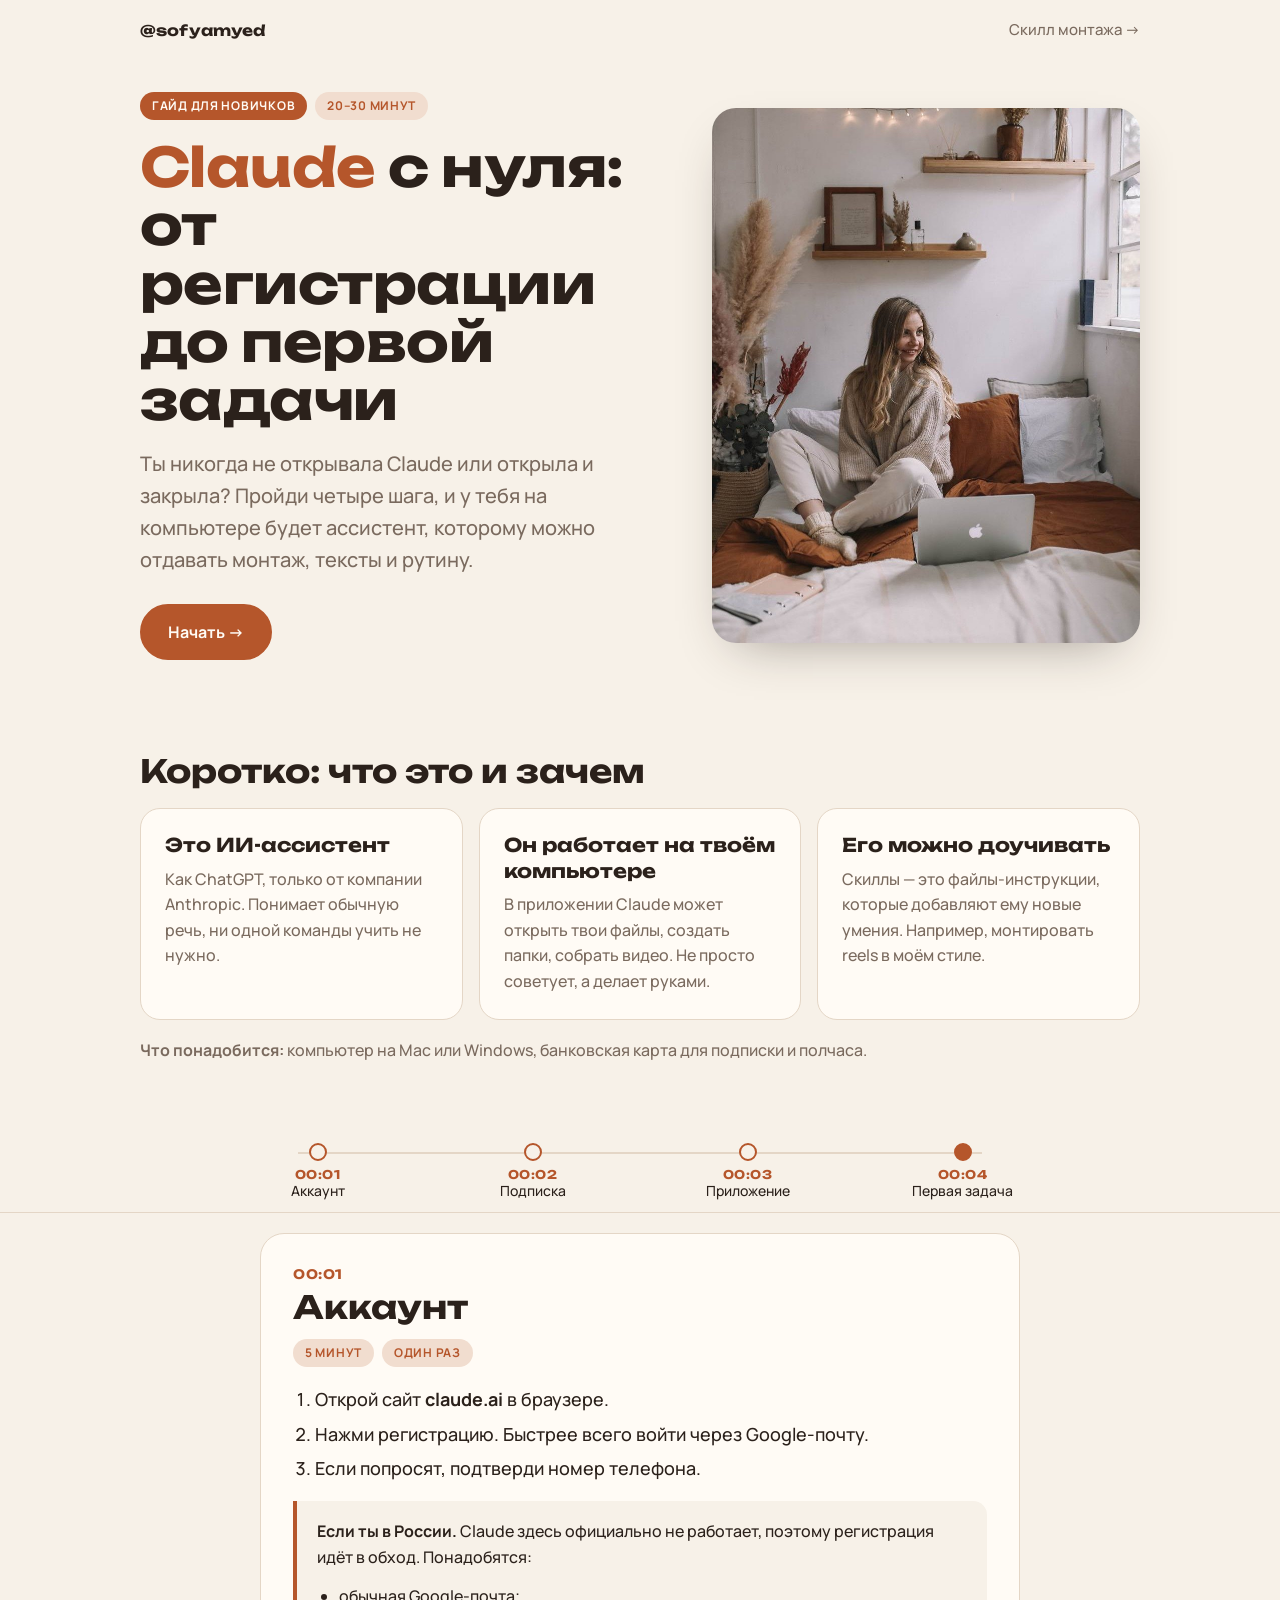
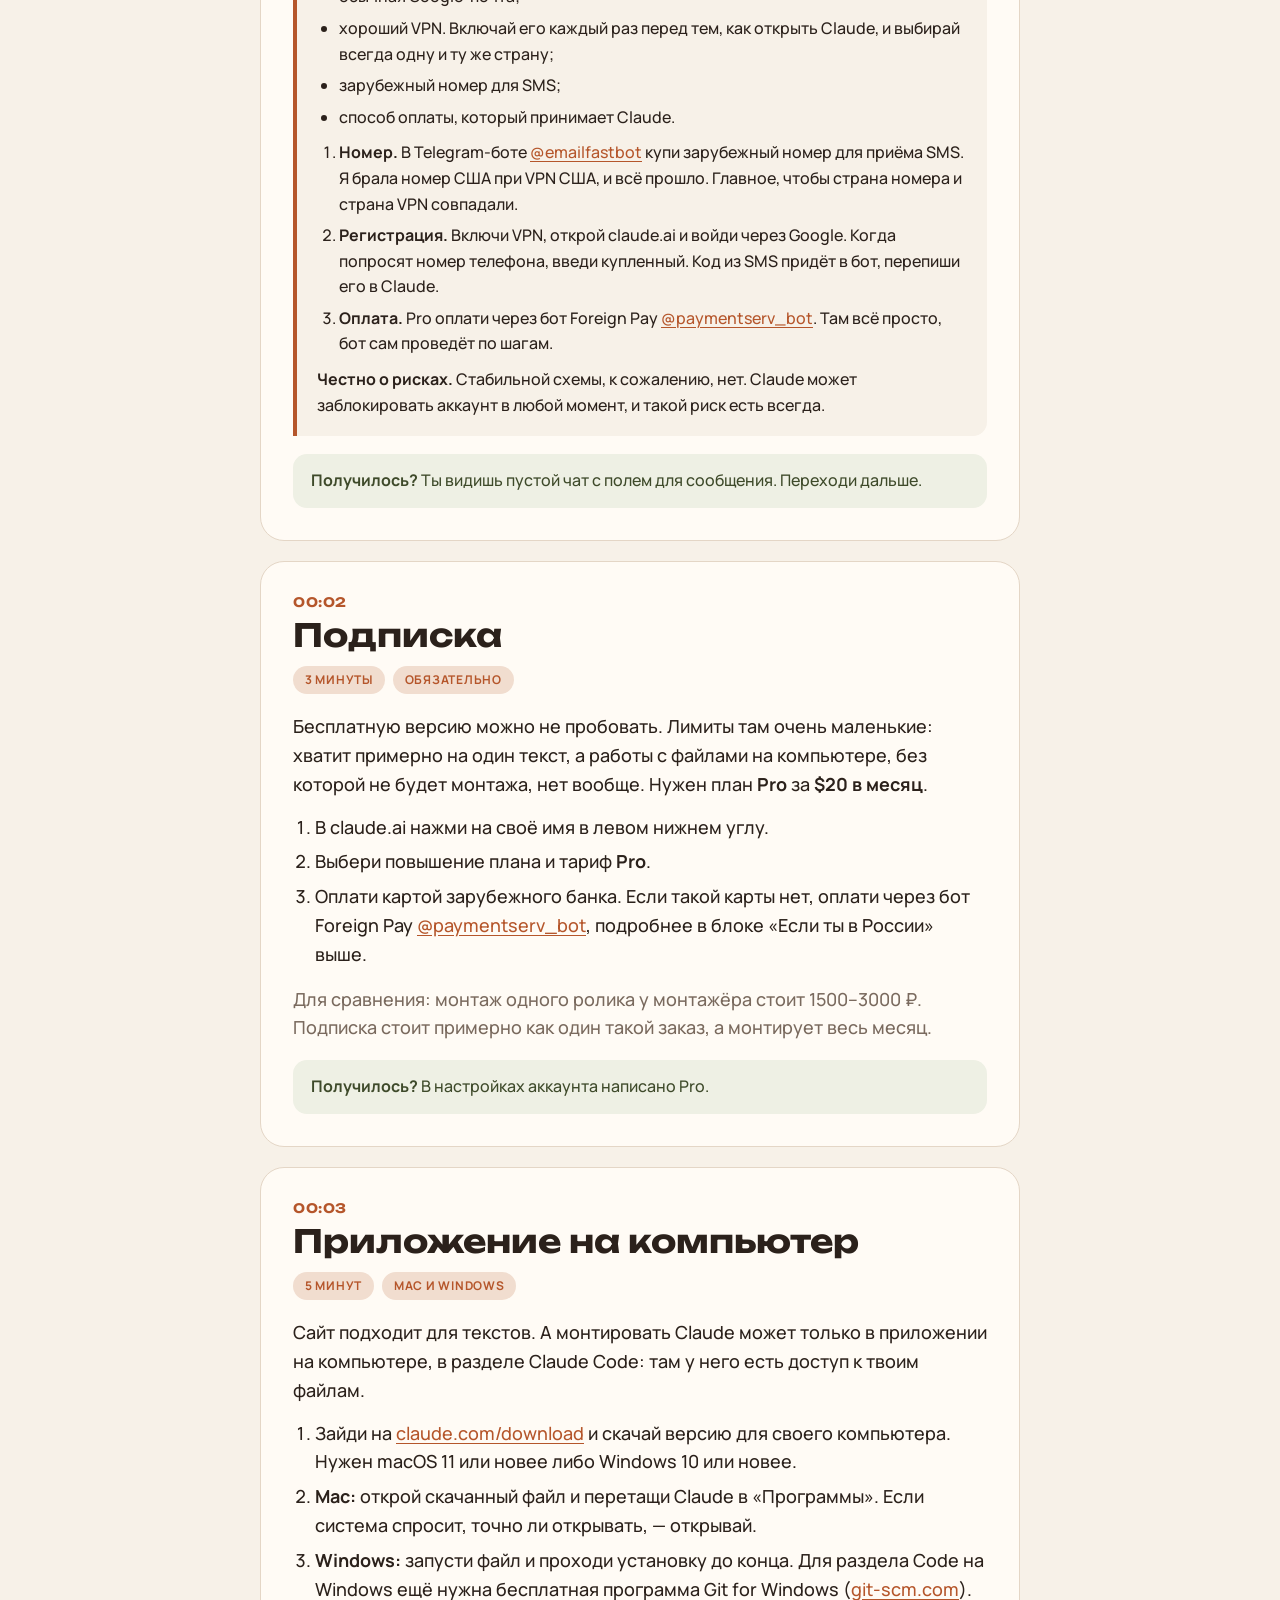
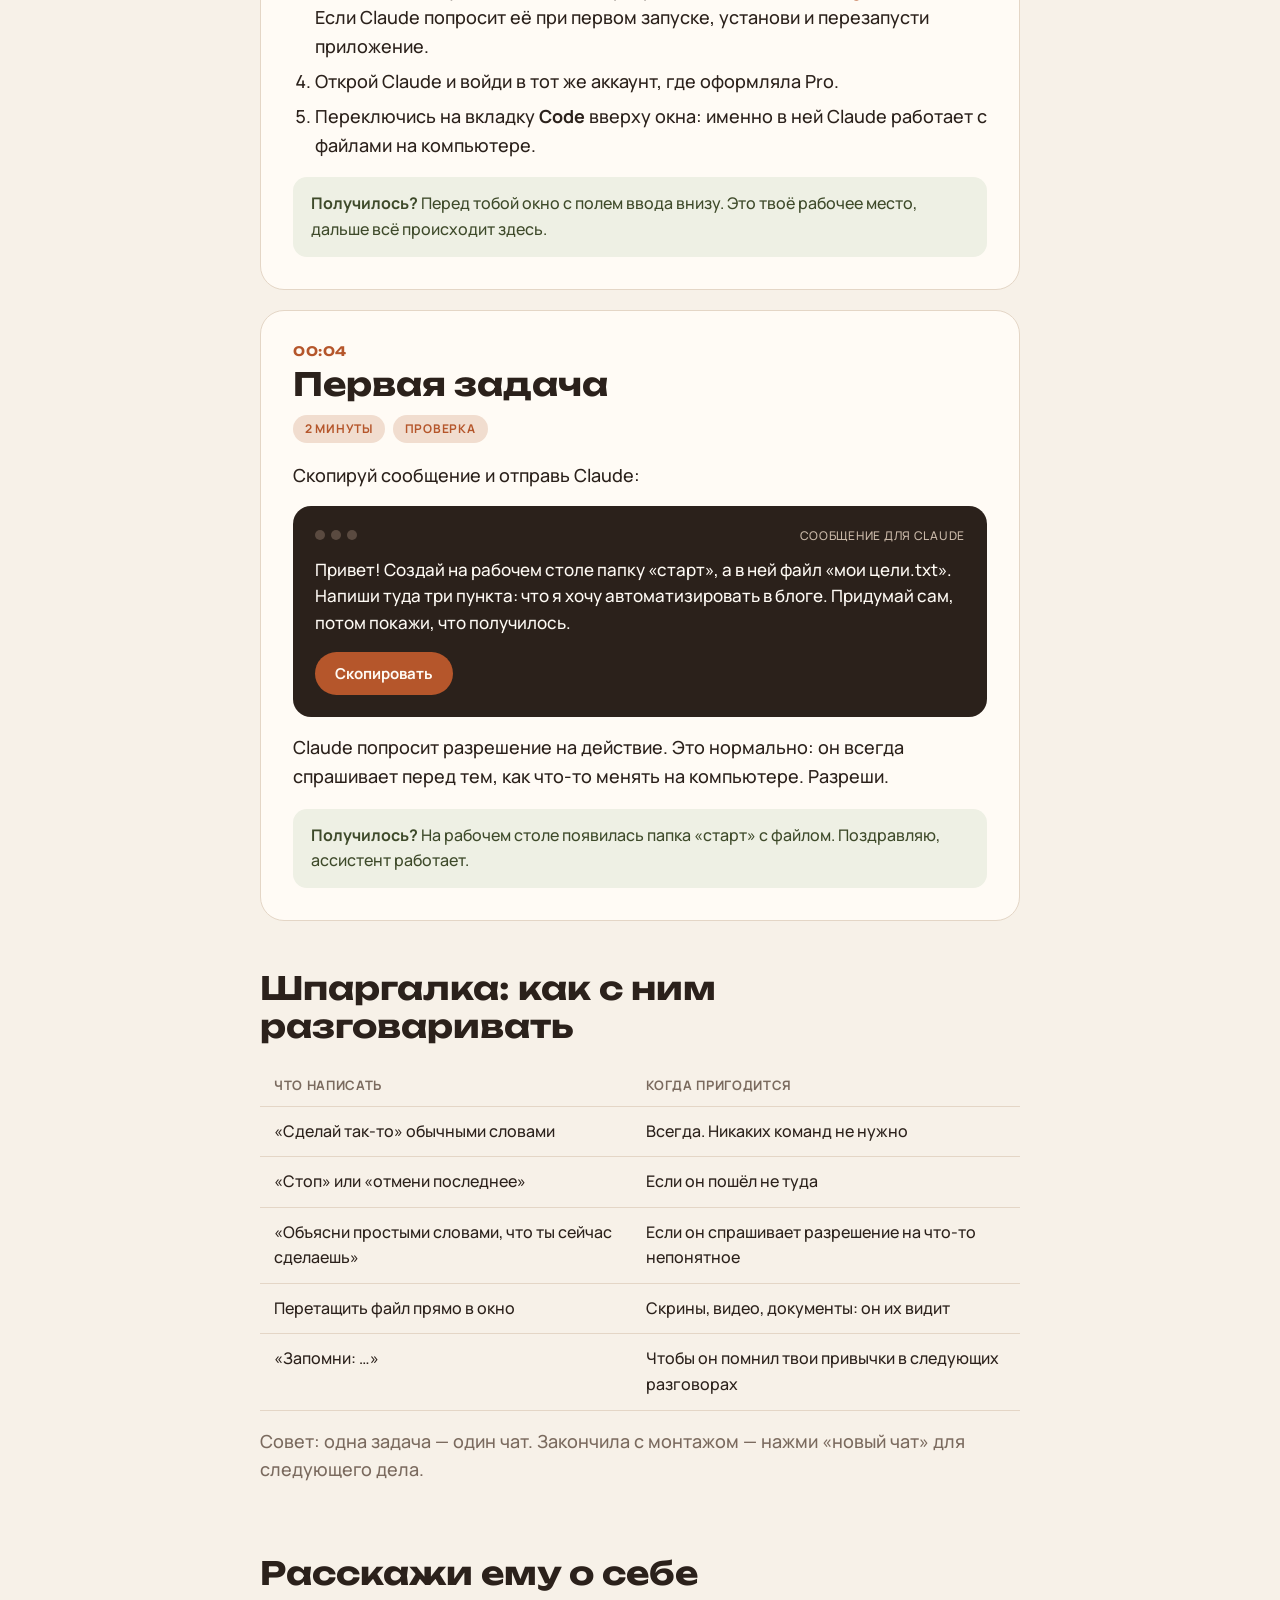
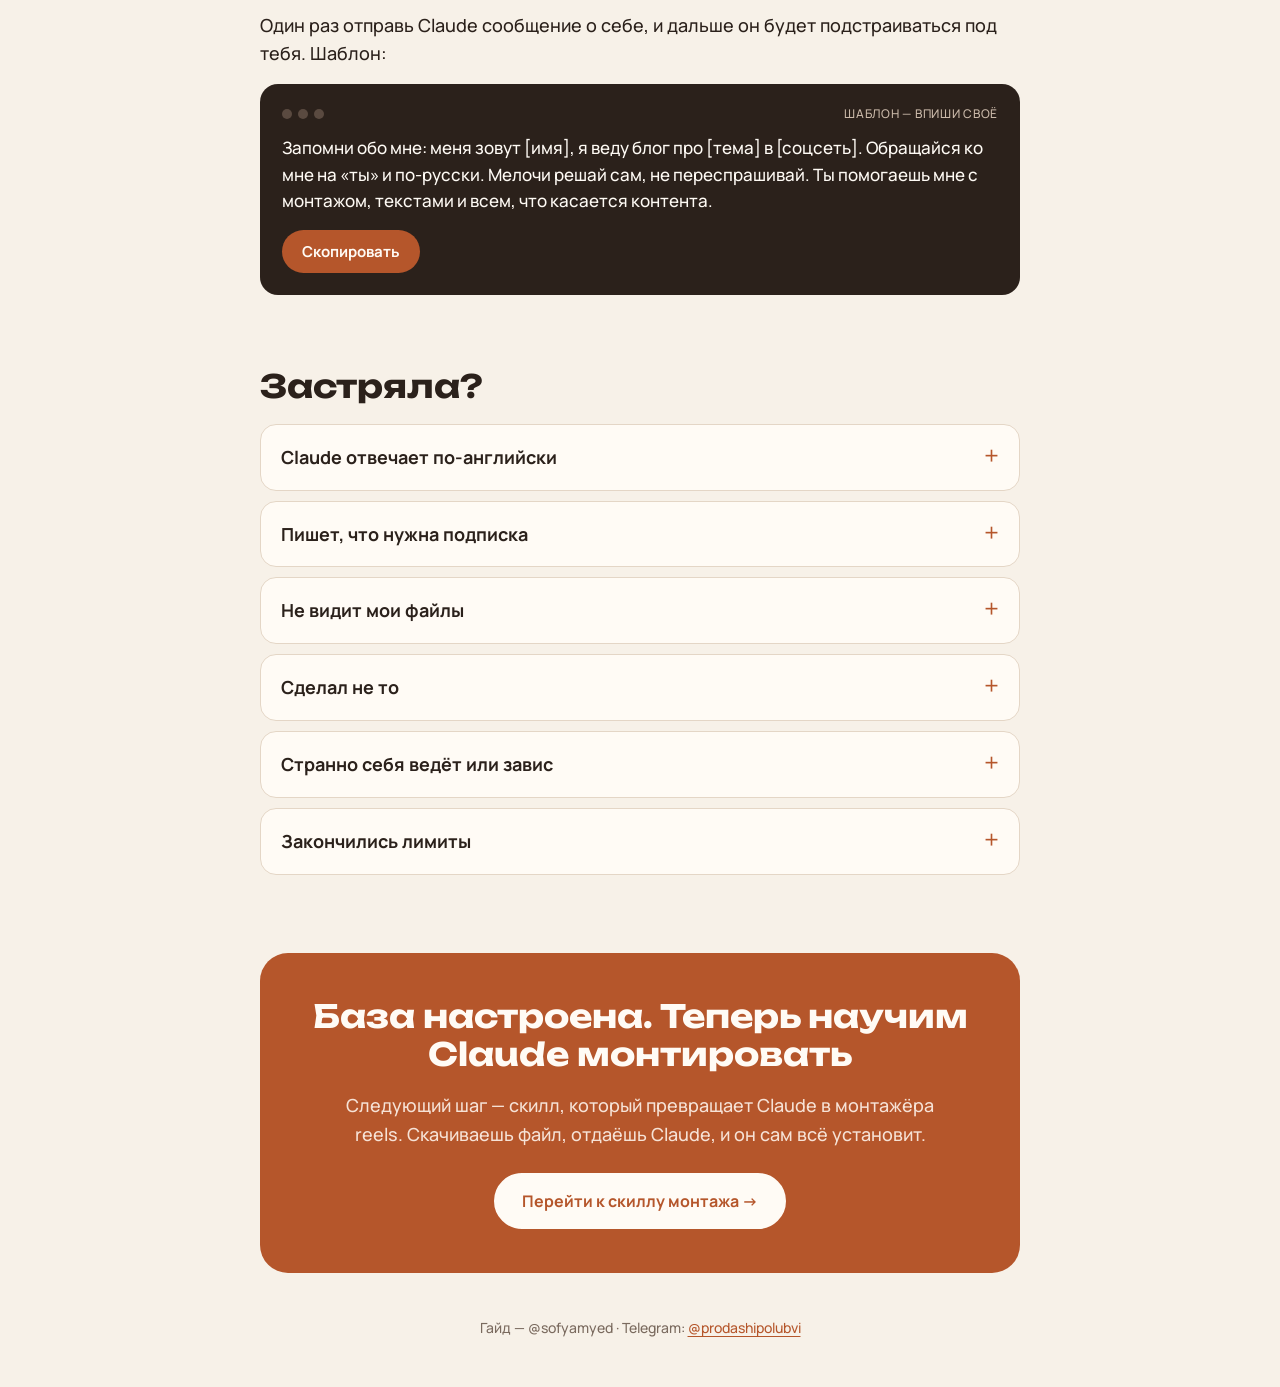
==== start.html @ a6f9e056 "Add files via upload" ====
<!doctype html>
<html lang="ru">
<head>
<meta charset="utf-8">
<meta name="viewport" content="width=device-width, initial-scale=1">
<title>Claude с нуля — гайд для новичков | @sofyamyed</title>
<meta name="description" content="От регистрации до первой задачи за полчаса: аккаунт, подписка, приложение и первая проверка.">
<meta property="og:type" content="article">
<meta property="og:title" content="Claude с нуля">
<meta property="og:description" content="От регистрации до первой задачи за полчаса">
<meta property="og:url" content="https://sofyamyed.github.io/start.html">
<meta property="og:image" content="https://sofyamyed.github.io/img/prevyu-start.jpg">
<meta name="twitter:card" content="summary_large_image">
<link rel="preconnect" href="https://fonts.googleapis.com">
<link rel="preconnect" href="https://fonts.gstatic.com" crossorigin>
<link href="https://fonts.googleapis.com/css2?family=Manrope:wght@400;500;700&family=Unbounded:wght@600;700&display=swap" rel="stylesheet">
<link rel="stylesheet" href="style.css">
</head>
<body>

<div class="wrap">
  <div class="top">
    <a class="top__brand" href="index.html">@sofyamyed</a>
    <a class="top__link" href="index.html">Скилл монтажа →</a>
  </div>

  <header class="hero">
    <div>
      <div class="chips"><span class="chip chip--solid">гайд для новичков</span><span class="chip">20–30 минут</span></div>
      <h1><em>Claude</em> с нуля: от регистрации до первой задачи</h1>
      <p class="lead">Ты никогда не открывала Claude или открыла и закрыла? Пройди четыре шага, и у тебя на компьютере будет ассистент, которому можно отдавать монтаж, тексты и рутину.</p>
      <div class="btns"><a class="btn" href="#step1">Начать →</a></div>
    </div>
    <div class="hero__media"><img src="img/oblozhka.jpg" alt="Софья с ноутбуком" width="853" height="1066"></div>
  </header>

  <section>
    <h2>Коротко: что это и зачем</h2>
    <div class="grid3">
      <div class="card"><h3>Это ИИ-ассистент</h3><p>Как ChatGPT, только от компании Anthropic. Понимает обычную речь, ни одной команды учить не нужно.</p></div>
      <div class="card"><h3>Он работает на твоём компьютере</h3><p>В приложении Claude может открыть твои файлы, создать папки, собрать видео. Не просто советует, а делает руками.</p></div>
      <div class="card"><h3>Его можно доучивать</h3><p>Скиллы — это файлы-инструкции, которые добавляют ему новые умения. Например, монтировать reels в моём стиле.</p></div>
    </div>
    <p class="note"><b>Что понадобится:</b> компьютер на Mac или Windows, банковская карта для подписки и полчаса.</p>
  </section>
</div>

<nav class="tl" aria-label="Шаги">
  <div class="tl__track">
    <a class="tl__step" href="#step1"><span class="tl__dot"></span><span class="tl__time">00:01</span>Аккаунт</a>
    <a class="tl__step" href="#step2"><span class="tl__dot"></span><span class="tl__time">00:02</span>Подписка</a>
    <a class="tl__step" href="#step3"><span class="tl__dot"></span><span class="tl__time">00:03</span>Приложение</a>
    <a class="tl__step" href="#step4"><span class="tl__dot"></span><span class="tl__time">00:04</span>Первая задача</a>
  </div>
</nav>

<main class="wrap"><div class="narrow">

  <article class="step" id="step1">
    <div class="step__time">00:01</div>
    <h2>Аккаунт</h2>
    <div class="chips"><span class="chip">5 минут</span><span class="chip">один раз</span></div>
    <ol>
      <li>Открой сайт <b>claude.ai</b> в браузере.</li>
      <li>Нажми регистрацию. Быстрее всего войти через Google-почту.</li>
      <li>Если попросят, подтверди номер телефона.</li>
    </ol>
    <div class="aside">
      <p><b>Если ты в России.</b> Claude здесь официально не работает, поэтому регистрация идёт в обход. Понадобятся:</p>
      <ul>
        <li>обычная Google-почта;</li>
        <li>хороший VPN. Включай его каждый раз перед тем, как открыть Claude, и выбирай всегда одну и ту же страну;</li>
        <li>зарубежный номер для SMS;</li>
        <li>способ оплаты, который принимает Claude.</li>
      </ul>
      <ol>
        <li><b>Номер.</b> В Telegram-боте <a href="https://t.me/emailfastbot" target="_blank" rel="noopener">@emailfastbot</a> купи зарубежный номер для приёма SMS. Я брала номер США при VPN США, и всё прошло. Главное, чтобы страна номера и страна VPN совпадали.</li>
        <li><b>Регистрация.</b> Включи VPN, открой claude.ai и войди через Google. Когда попросят номер телефона, введи купленный. Код из SMS придёт в бот, перепиши его в Claude.</li>
        <li><b>Оплата.</b> Pro оплати через бот Foreign Pay <a href="https://t.me/paymentserv_bot" target="_blank" rel="noopener">@paymentserv_bot</a>. Там всё просто, бот сам проведёт по шагам.</li>
      </ol>
      <p><b>Честно о рисках.</b> Стабильной схемы, к сожалению, нет. Claude может заблокировать аккаунт в любой момент, и такой риск есть всегда.</p>
    </div>
    <p class="check"><b>Получилось?</b> Ты видишь пустой чат с полем для сообщения. Переходи дальше.</p>
  </article>

  <article class="step" id="step2">
    <div class="step__time">00:02</div>
    <h2>Подписка</h2>
    <div class="chips"><span class="chip">3 минуты</span><span class="chip">обязательно</span></div>
    <p>Бесплатную версию можно не пробовать. Лимиты там очень маленькие: хватит примерно на один текст, а работы с файлами на компьютере, без которой не будет монтажа, нет вообще. Нужен план <b>Pro</b> за <b>$20 в месяц</b>.</p>
    <ol>
      <li>В claude.ai нажми на своё имя в левом нижнем углу.</li>
      <li>Выбери повышение плана и тариф <b>Pro</b>.</li>
      <li>Оплати картой зарубежного банка. Если такой карты нет, оплати через бот Foreign Pay <a href="https://t.me/paymentserv_bot" target="_blank" rel="noopener">@paymentserv_bot</a>, подробнее в блоке «Если ты в России» выше.</li>
    </ol>
    <p class="muted">Для сравнения: монтаж одного ролика у монтажёра стоит 1500–3000 ₽. Подписка стоит примерно как один такой заказ, а монтирует весь месяц.</p>
    <p class="check"><b>Получилось?</b> В настройках аккаунта написано Pro.</p>
  </article>

  <article class="step" id="step3">
    <div class="step__time">00:03</div>
    <h2>Приложение на компьютер</h2>
    <div class="chips"><span class="chip">5 минут</span><span class="chip">Mac и Windows</span></div>
    <p>Сайт подходит для текстов. А монтировать Claude может только в приложении на компьютере, в разделе Claude Code: там у него есть доступ к твоим файлам.</p>
    <ol>
      <li>Зайди на <a href="https://claude.com/download" target="_blank" rel="noopener">claude.com/download</a> и скачай версию для своего компьютера. Нужен macOS 11 или новее либо Windows 10 или новее.</li>
      <li><b>Mac:</b> открой скачанный файл и перетащи Claude в «Программы». Если система спросит, точно ли открывать, — открывай.</li>
      <li><b>Windows:</b> запусти файл и проходи установку до конца. Для раздела Code на Windows ещё нужна бесплатная программа Git for Windows (<a href="https://git-scm.com" target="_blank" rel="noopener">git-scm.com</a>). Если Claude попросит её при первом запуске, установи и перезапусти приложение.</li>
      <li>Открой Claude и войди в тот же аккаунт, где оформляла Pro.</li>
      <li>Переключись на вкладку <b>Code</b> вверху окна: именно в ней Claude работает с файлами на компьютере.</li>
    </ol>
    <p class="check"><b>Получилось?</b> Перед тобой окно с полем ввода внизу. Это твоё рабочее место, дальше всё происходит здесь.</p>
  </article>

  <article class="step" id="step4">
    <div class="step__time">00:04</div>
    <h2>Первая задача</h2>
    <div class="chips"><span class="chip">2 минуты</span><span class="chip">проверка</span></div>
    <p>Скопируй сообщение и отправь Claude:</p>
    <div class="copy">
      <div class="copy__bar"><div class="copy__dots"><i></i><i></i><i></i></div><div class="copy__label">Сообщение для Claude</div></div>
      <p class="copy__text">Привет! Создай на рабочем столе папку «старт», а в ней файл «мои цели.txt». Напиши туда три пункта: что я хочу автоматизировать в блоге. Придумай сам, потом покажи, что получилось.</p>
      <button class="copy__btn" type="button">Скопировать</button>
    </div>
    <p>Claude попросит разрешение на действие. Это нормально: он всегда спрашивает перед тем, как что-то менять на компьютере. Разреши.</p>
    <p class="check"><b>Получилось?</b> На рабочем столе появилась папка «старт» с файлом. Поздравляю, ассистент работает.</p>
  </article>

  <section>
    <h2>Шпаргалка: как с ним разговаривать</h2>
    <table class="table">
      <thead><tr><th>Что написать</th><th>Когда пригодится</th></tr></thead>
      <tbody>
        <tr><td>«Сделай так-то» обычными словами</td><td>Всегда. Никаких команд не нужно</td></tr>
        <tr><td>«Стоп» или «отмени последнее»</td><td>Если он пошёл не туда</td></tr>
        <tr><td>«Объясни простыми словами, что ты сейчас сделаешь»</td><td>Если он спрашивает разрешение на что-то непонятное</td></tr>
        <tr><td>Перетащить файл прямо в окно</td><td>Скрины, видео, документы: он их видит</td></tr>
        <tr><td>«Запомни: …»</td><td>Чтобы он помнил твои привычки в следующих разговорах</td></tr>
      </tbody>
    </table>
    <p class="muted">Совет: одна задача — один чат. Закончила с монтажом — нажми «новый чат» для следующего дела.</p>
  </section>

  <section>
    <h2>Расскажи ему о себе</h2>
    <p>Один раз отправь Claude сообщение о себе, и дальше он будет подстраиваться под тебя. Шаблон:</p>
    <div class="copy">
      <div class="copy__bar"><div class="copy__dots"><i></i><i></i><i></i></div><div class="copy__label">Шаблон — впиши своё</div></div>
      <p class="copy__text">Запомни обо мне: меня зовут [имя], я веду блог про [тема] в [соцсеть]. Обращайся ко мне на «ты» и по-русски. Мелочи решай сам, не переспрашивай. Ты помогаешь мне с монтажом, текстами и всем, что касается контента.</p>
      <button class="copy__btn" type="button">Скопировать</button>
    </div>
  </section>

  <section class="faq">
    <h2>Застряла?</h2>
    <details><summary>Claude отвечает по-английски</summary><p>Напиши «отвечай только по-русски и запомни это».</p></details>
    <details><summary>Пишет, что нужна подписка</summary><p>Скорее всего, в приложении ты вошла в другой аккаунт. Выйди и зайди под той почтой, где оплачен Pro.</p></details>
    <details><summary>Не видит мои файлы</summary><p>Назови точное место: «папка reels на рабочем столе». Или просто перетащи файл в окно.</p></details>
    <details><summary>Сделал не то</summary><p>Опиши словами, что не так: «папка не та, переименуй». Он исправит.</p></details>
    <details><summary>Странно себя ведёт или завис</summary><p>Открой новый чат и повтори задачу. Это помогает почти всегда.</p></details>
    <details><summary>Закончились лимиты</summary><p>У Pro есть лимит использования, он обновляется через несколько часов. Сколько роликов в него влезает, зависит от их длины и количества правок.</p></details>
  </section>

  <div class="final">
    <h2>База настроена. Теперь научим Claude монтировать</h2>
    <p>Следующий шаг — скилл, который превращает Claude в монтажёра reels. Скачиваешь файл, отдаёшь Claude, и он сам всё установит.</p>
    <a class="btn btn--light" href="index.html">Перейти к скиллу монтажа →</a>
  </div>

</div></main>

<footer>Гайд — @sofyamyed · Telegram: <a href="https://t.me/prodashipolubvi" target="_blank" rel="noopener">@prodashipolubvi</a></footer>
<script src="script.js"></script>
</body>
</html>
---- style.css ----
:root{
  --bg:#F7F1E8; --card:#FFFBF5; --line:#E4D6C6; --ink:#2B211B; --muted:#7A6A5E;
  --accent:#B5562B; --accent-dark:#9C4722; --accent-soft:#F1DDCF; --dark:#2B211B; --on-dark:#FFFBF5;
  --head:'Unbounded',system-ui,sans-serif; --body:'Manrope',system-ui,-apple-system,'Segoe UI',Arial,sans-serif;
}
*{box-sizing:border-box}
html{scroll-behavior:smooth;-webkit-text-size-adjust:100%}
body{margin:0;background:var(--bg);color:var(--ink);font:500 18px/1.6 var(--body)}
img{max-width:100%;height:auto;display:block}
a{color:var(--accent);text-underline-offset:3px}
a:hover{color:var(--accent-dark)}
code{font-family:ui-monospace,Menlo,Consolas,monospace;font-size:.88em;background:var(--accent-soft);padding:1px 6px;border-radius:6px}
.wrap{max-width:1040px;margin:0 auto;padding:0 20px}
.narrow{max-width:760px;margin:0 auto}

/* top bar */
.top{display:flex;justify-content:space-between;align-items:center;padding:18px 0;font-size:15px}
.top__brand{font:700 15px var(--head);color:var(--ink);text-decoration:none;letter-spacing:.01em}
.top__link{color:var(--muted);text-decoration:none}
.top__link:hover{color:var(--accent)}

/* hero */
.hero{display:grid;grid-template-columns:1.1fr .9fr;gap:48px;align-items:center;padding:32px 0 64px}
.hero__media img{border-radius:24px;width:100%;max-width:440px;margin-left:auto;box-shadow:0 20px 50px -24px rgba(43,33,27,.45)}
.hero__media--reel img{max-width:300px}
h1{font:700 clamp(34px,5vw,54px)/1.08 var(--head);margin:18px 0 18px;letter-spacing:-.01em}
h1 em{font-style:normal;color:var(--accent)}
.lead{font-size:20px;color:var(--muted);margin:0 0 28px;max-width:34em}
.btns{display:flex;flex-wrap:wrap;gap:12px}
.btn{display:inline-flex;align-items:center;gap:8px;background:var(--accent);color:var(--on-dark);text-decoration:none;font:700 16px var(--body);padding:15px 26px;border-radius:999px;border:2px solid var(--accent);transition:background .2s,border-color .2s}
.btn:hover{background:var(--accent-dark);border-color:var(--accent-dark);color:var(--on-dark)}
.btn--ghost{background:transparent;color:var(--accent)}
.btn--ghost:hover{background:var(--accent-soft);color:var(--accent-dark);border-color:var(--accent)}
.btn--light{background:var(--on-dark);color:var(--accent);border-color:var(--on-dark)}
.btn--light:hover{background:#fff;color:var(--accent-dark);border-color:#fff}

/* chips */
.chips{display:flex;flex-wrap:wrap;gap:8px}
.chip{display:inline-block;font:700 12px/1 var(--body);letter-spacing:.06em;text-transform:uppercase;color:var(--accent);background:var(--accent-soft);padding:8px 12px;border-radius:999px}
.chip--solid{background:var(--accent);color:var(--on-dark)}

/* sections */
section{padding:28px 0}
h2{font:700 clamp(24px,3.2vw,32px)/1.2 var(--head);margin:0 0 18px}
h3{font:700 19px/1.35 var(--head);margin:0 0 8px}
p{margin:0 0 14px}
.muted{color:var(--muted)}

/* three cards */
.grid3{display:grid;grid-template-columns:repeat(3,1fr);gap:16px}
.card{background:var(--card);border:1px solid var(--line);border-radius:20px;padding:24px}
.card p{margin:0;color:var(--muted);font-size:16px}
.note{margin-top:18px;font-size:16px;color:var(--muted)}

/* timeline */
.tl{position:sticky;top:0;z-index:5;background:rgba(247,241,232,.94);backdrop-filter:blur(8px);-webkit-backdrop-filter:blur(8px);border-bottom:1px solid var(--line);margin:24px 0 8px}
.tl__track{position:relative;display:flex;justify-content:space-between;max-width:900px;margin:0 auto;padding:14px 20px 12px}
.tl__track:before{content:'';position:absolute;left:12%;right:12%;top:23px;height:2px;background:var(--line)}
.tl__step{position:relative;flex:1;text-align:center;text-decoration:none;color:var(--ink);font-size:14px;line-height:1.3}
.tl__dot{display:block;width:18px;height:18px;margin:0 auto 6px;border-radius:50%;background:var(--bg);border:2px solid var(--accent);transition:background .2s}
.tl__step:hover .tl__dot,.tl__step.is-on .tl__dot{background:var(--accent)}
.tl__time{display:block;font:700 12px var(--head);color:var(--accent);letter-spacing:.03em}

/* step card */
.step{scroll-margin-top:96px;background:var(--card);border:1px solid var(--line);border-radius:24px;padding:32px;margin:20px 0}
.step__time{font:700 13px var(--head);color:var(--accent);letter-spacing:.04em;margin-bottom:6px}
.step h2{margin-bottom:12px}
.step .chips{margin-bottom:18px}
.step ol,.step ul{padding-left:22px;margin:0 0 16px}
.step li{margin:6px 0}
.check{margin:18px 0 0;padding:14px 18px;border-radius:14px;background:#EEF0E4;color:#3E4A2A;font-size:16px}
.check b{color:#3E4A2A}
.aside{margin:18px 0;padding:18px 20px;border-left:4px solid var(--accent);background:var(--bg);border-radius:0 14px 14px 0;font-size:16px}
.aside ul,.aside ol{margin:8px 0 10px}
.aside p:last-child{margin-bottom:0}

/* copy card */
.copy{background:var(--dark);border-radius:18px;padding:20px 22px 22px;margin:16px 0}
.copy__bar{display:flex;align-items:center;justify-content:space-between;gap:12px;margin-bottom:12px}
.copy__dots{display:flex;gap:6px}.copy__dots i{width:10px;height:10px;border-radius:50%;background:#5a4a40;display:block}
.copy__label{color:#C9B8A8;font-size:12px;letter-spacing:.06em;text-transform:uppercase}
.copy__text{color:var(--on-dark);font-size:17px;line-height:1.55;white-space:pre-wrap;margin:0}
.copy__btn{margin-top:16px;background:var(--accent);color:var(--on-dark);border:0;border-radius:999px;padding:11px 20px;font:700 15px var(--body);cursor:pointer;transition:background .2s}
.copy__btn:hover{background:var(--accent-dark)}
.copy__btn.is-done{background:#6b7d4a}

/* tables */
.table{width:100%;border-collapse:collapse;font-size:16px;margin:8px 0 16px}
.table th,.table td{text-align:left;padding:12px 14px;border-bottom:1px solid var(--line);vertical-align:top}
.table th{font:700 13px var(--body);letter-spacing:.05em;text-transform:uppercase;color:var(--muted)}

/* faq */
.faq details{background:var(--card);border:1px solid var(--line);border-radius:16px;margin:10px 0;padding:0 20px}
.faq summary{cursor:pointer;list-style:none;font-weight:700;padding:18px 28px 18px 0;position:relative}
.faq summary::-webkit-details-marker{display:none}
.faq summary:after{content:'+';position:absolute;right:0;top:12px;font:400 26px var(--body);color:var(--accent)}
.faq details[open] summary:after{content:'–'}
.faq details p{color:var(--muted);font-size:16px;padding-bottom:16px;margin:0}

/* storyboard */
.reel{display:grid;grid-template-columns:repeat(4,1fr);gap:14px;margin-top:18px}
.reel figure{margin:0}
.reel img{border-radius:16px;aspect-ratio:9/16;object-fit:cover;width:100%;box-shadow:0 10px 26px -16px rgba(43,33,27,.6)}
.reel figcaption{font-size:13px;color:var(--muted);text-align:center;margin-top:8px}
.stats{display:flex;flex-wrap:wrap;gap:12px;margin-top:4px}
.stat{background:var(--card);border:1px solid var(--line);border-radius:16px;padding:14px 18px;flex:1;min-width:180px}
.stat b{display:block;font:700 26px/1.2 var(--head);color:var(--accent)}
.stat span{font-size:15px;color:var(--muted)}

/* feature list */
.feats{list-style:none;padding:0;margin:0;display:grid;grid-template-columns:1fr 1fr;gap:12px}
.feats li{background:var(--card);border:1px solid var(--line);border-radius:16px;padding:16px 18px 16px 48px;position:relative;font-size:16px}
.feats li:before{content:'';position:absolute;left:18px;top:21px;width:14px;height:14px;border-radius:4px;background:var(--accent)}

/* final */
.final{background:var(--accent);color:var(--on-dark);border-radius:28px;padding:44px 36px;margin:40px 0 24px;text-align:center}
.final h2{color:var(--on-dark)}
.final p{color:#F6E2D6;max-width:34em;margin:0 auto 24px}
footer{padding:20px 0 48px;text-align:center;font-size:14px;color:var(--muted)}

@media (max-width:820px){
  .hero{grid-template-columns:1fr;gap:28px;padding-top:12px}
  .hero__media{order:-1}
  .hero__media img{margin:0 auto;max-width:360px}
  .hero__media--reel img{max-width:240px}
  .grid3{grid-template-columns:1fr}
  .feats{grid-template-columns:1fr}
  .reel{grid-template-columns:repeat(2,1fr)}
}
@media (max-width:520px){
  body{font-size:17px}
  .wrap{padding:0 16px}
  .step{padding:22px 18px}
  .lead{font-size:18px}
  .tl__step{font-size:11px}
  .tl__time{font-size:10px}
  .final{padding:32px 20px}
  .table th,.table td{padding:10px 8px}
  .btn{width:100%;justify-content:center}
}
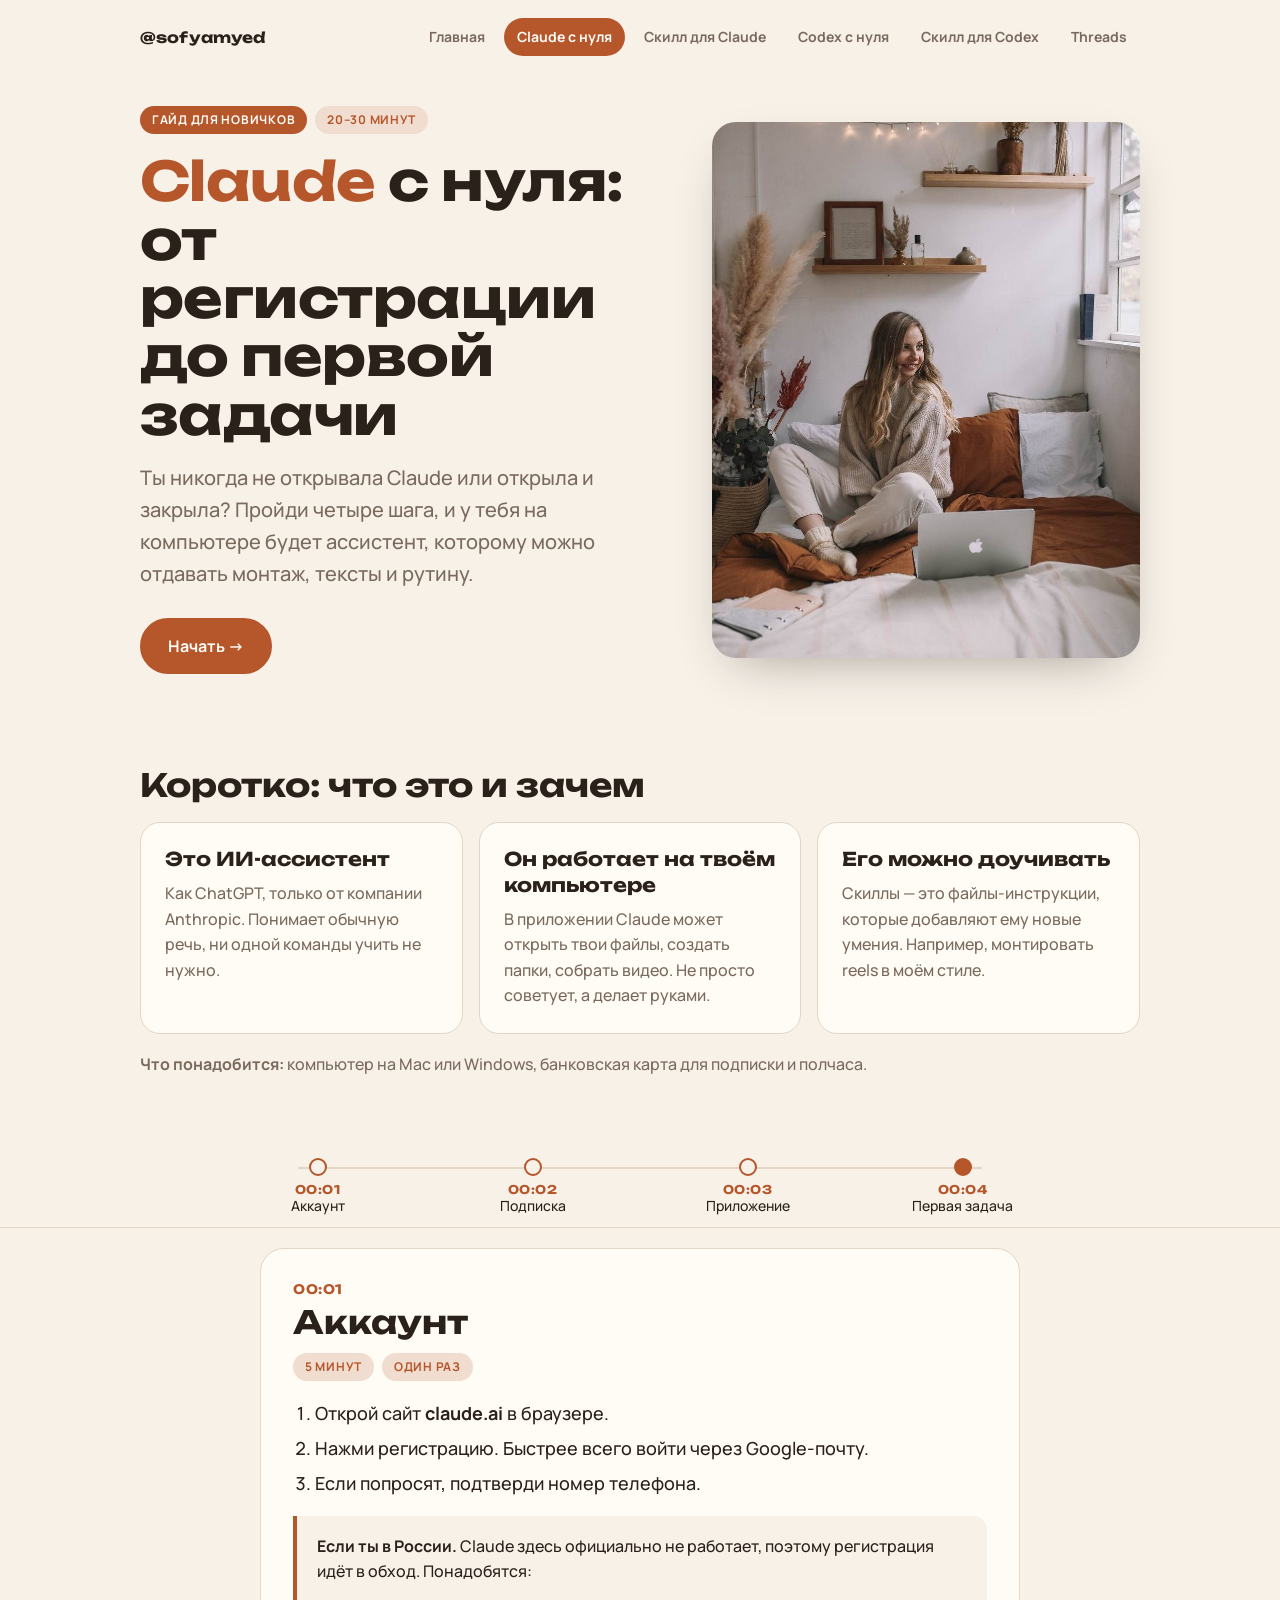
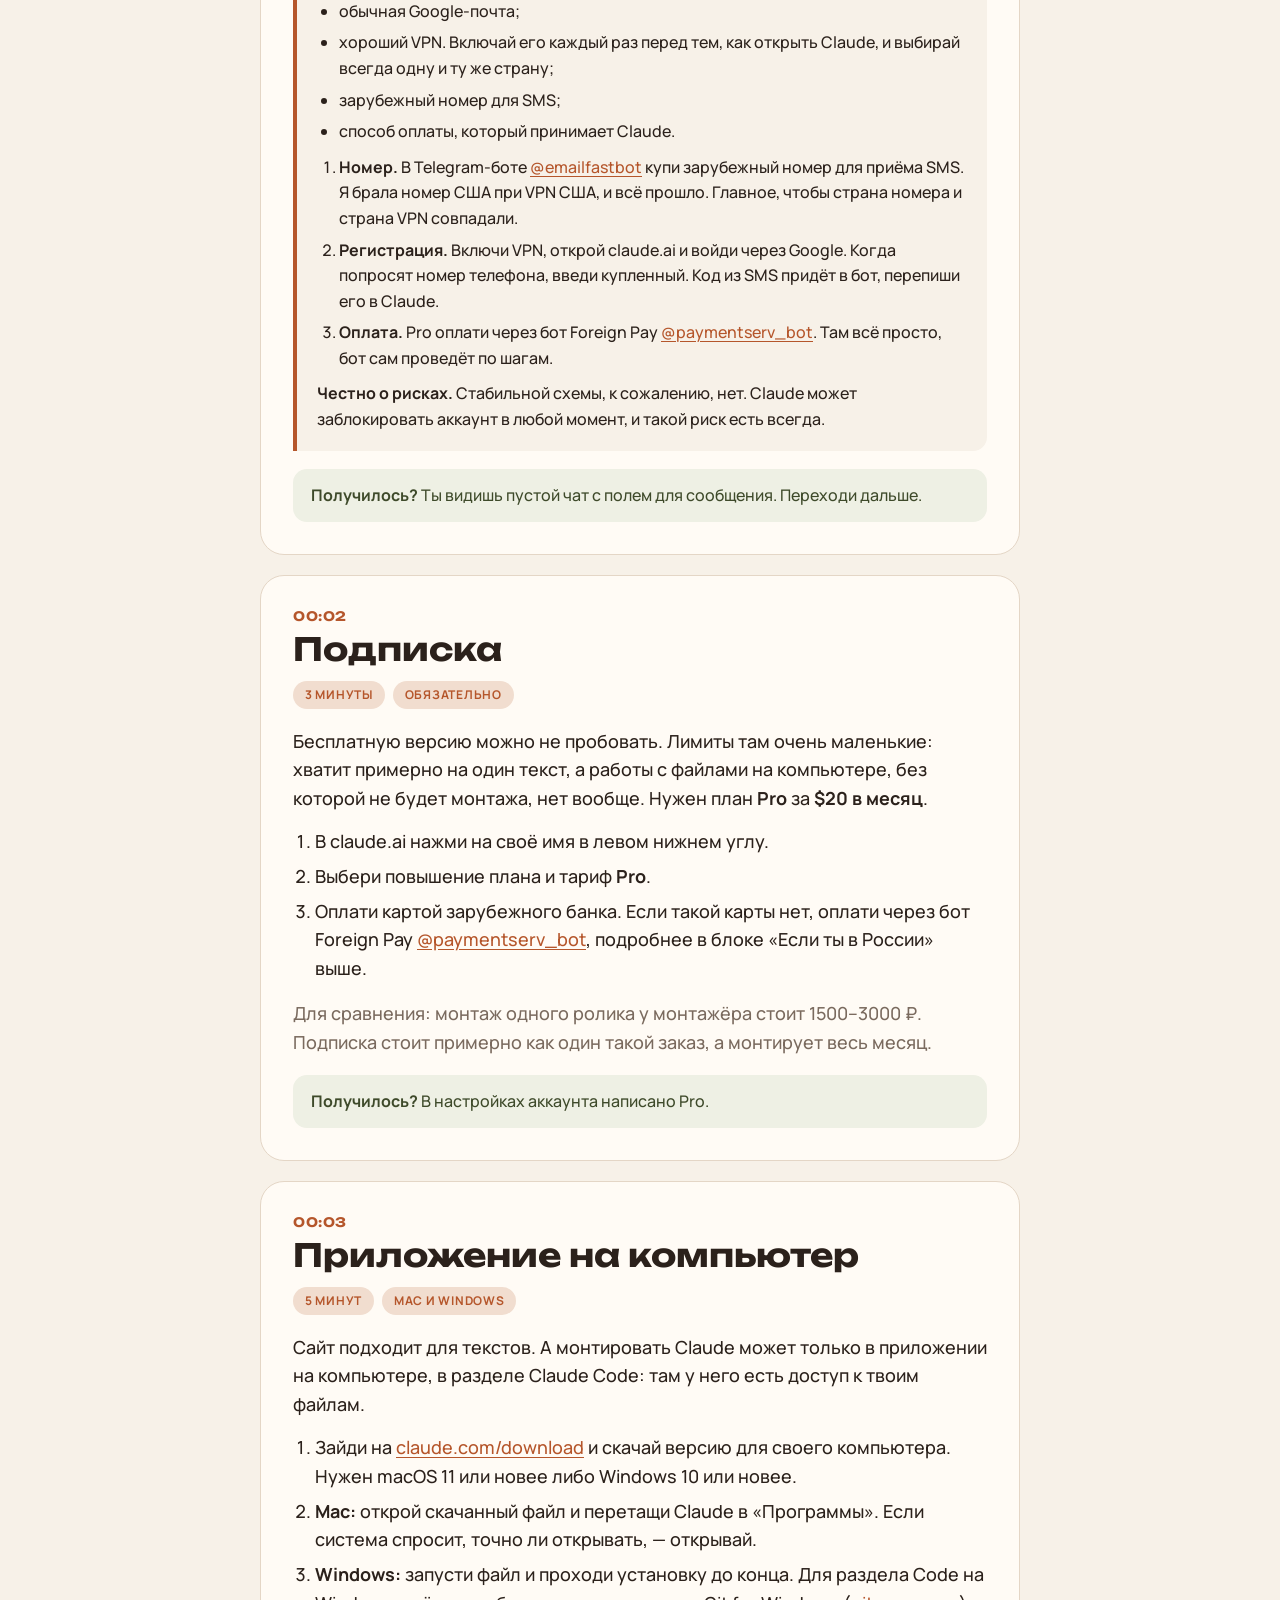
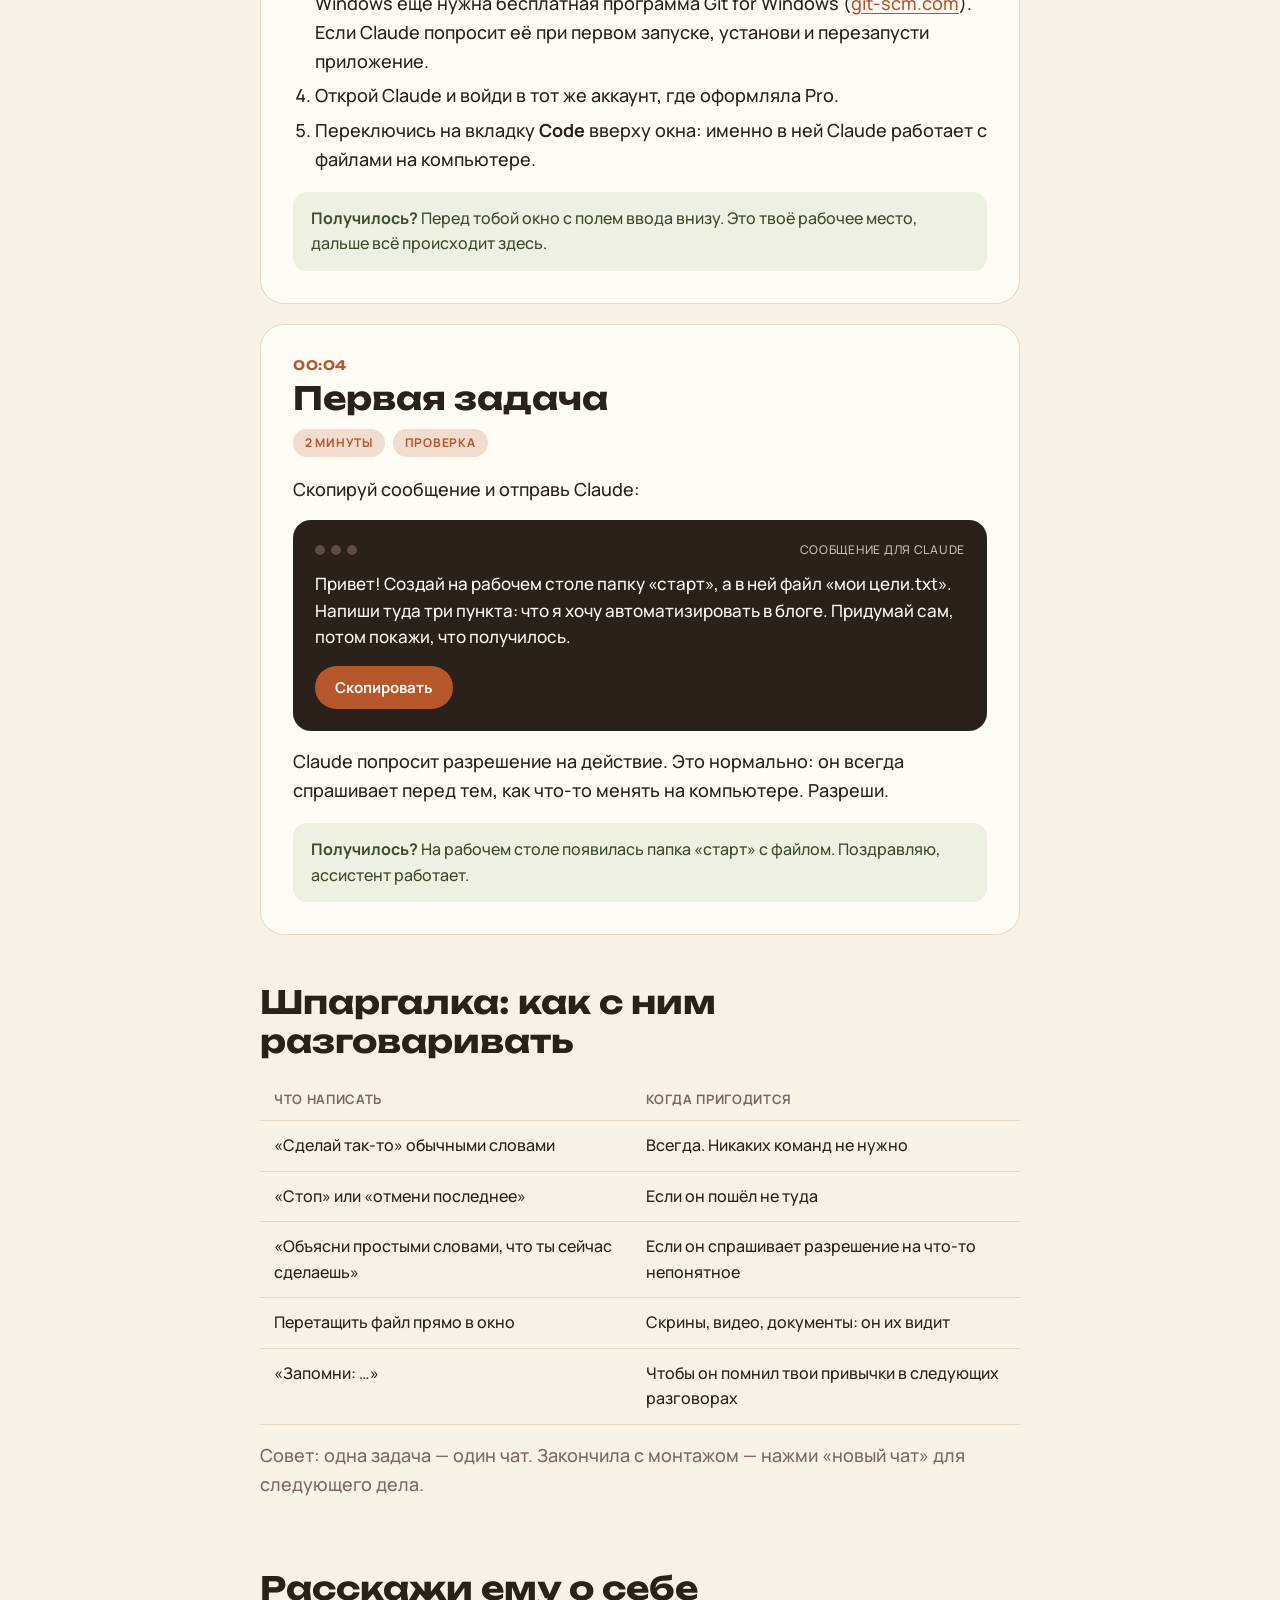
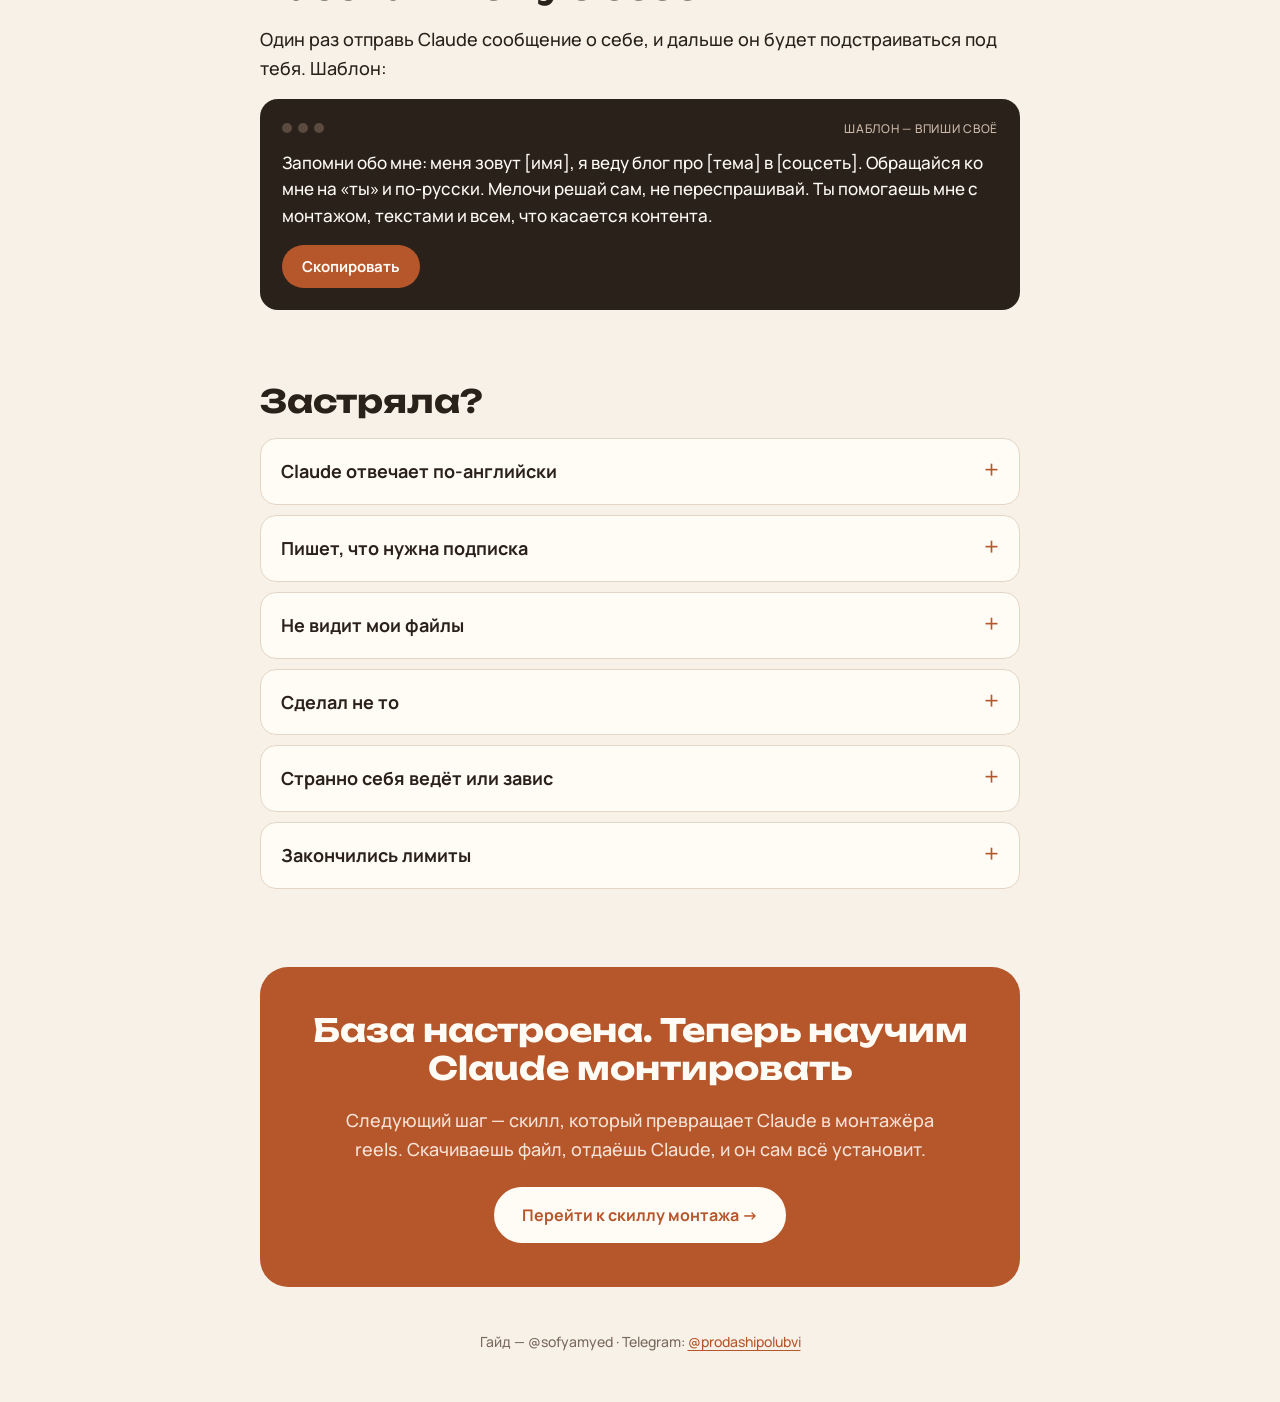
==== commit fca79122: "Add files via upload" ====
--- a/start.html
+++ b/start.html
@@ -19,10 +19,7 @@
 <body>
 
 <div class="wrap">
-  <div class="top">
-    <a class="top__brand" href="index.html">@sofyamyed</a>
-    <a class="top__link" href="index.html">Скилл монтажа →</a>
-  </div>
+  <div class="top"><a class="top__brand" href="index.html">@sofyamyed</a><nav class="menu" aria-label="Разделы сайта"><a href="index.html">Главная</a><a href="start.html" class="is-on" aria-current="page">Claude с нуля</a><a href="claude.html">Скилл для Claude</a><a href="codex-start.html">Codex с нуля</a><a href="codex.html">Скилл для Codex</a><a href="threads.html">Threads</a></nav></div>
 
   <header class="hero">
     <div>
@@ -164,7 +161,7 @@
   <div class="final">
     <h2>База настроена. Теперь научим Claude монтировать</h2>
     <p>Следующий шаг — скилл, который превращает Claude в монтажёра reels. Скачиваешь файл, отдаёшь Claude, и он сам всё установит.</p>
-    <a class="btn btn--light" href="index.html">Перейти к скиллу монтажа →</a>
+    <a class="btn btn--light" href="claude.html">Перейти к скиллу монтажа →</a>
   </div>
 
 </div></main>
--- a/style.css
+++ b/style.css
@@ -16,6 +16,7 @@
 /* top bar */
 .top{display:flex;justify-content:space-between;align-items:center;padding:18px 0;font-size:15px}
 .top__brand{font:700 15px var(--head);color:var(--ink);text-decoration:none;letter-spacing:.01em}
+.top__links{display:flex;gap:20px;flex-wrap:wrap;justify-content:flex-end}
 .top__link{color:var(--muted);text-decoration:none}
 .top__link:hover{color:var(--accent)}
 
@@ -137,4 +138,18 @@
   .final{padding:32px 20px}
   .table th,.table td{padding:10px 8px}
   .btn{width:100%;justify-content:center}
+  .top{align-items:flex-start}
+  .top__links{flex-direction:column;align-items:flex-end;gap:4px;font-size:14px}
 }
+
+/* site menu */
+.top{gap:24px}
+.menu{position:relative;display:flex;gap:6px;overflow-x:auto;scrollbar-width:none;-webkit-overflow-scrolling:touch}
+.menu::-webkit-scrollbar{display:none}
+.menu a{flex:none;color:var(--muted);text-decoration:none;font-size:14px;font-weight:700;padding:8px 13px;border-radius:999px;white-space:nowrap;transition:background .2s,color .2s}
+.menu a:hover{background:var(--accent-soft);color:var(--accent)}
+.menu a.is-on{background:var(--accent);color:var(--on-dark)}
+@media (max-width:980px){
+  .top{flex-direction:column;align-items:flex-start;gap:10px}
+  .menu{width:100%;max-width:100%}
+}
